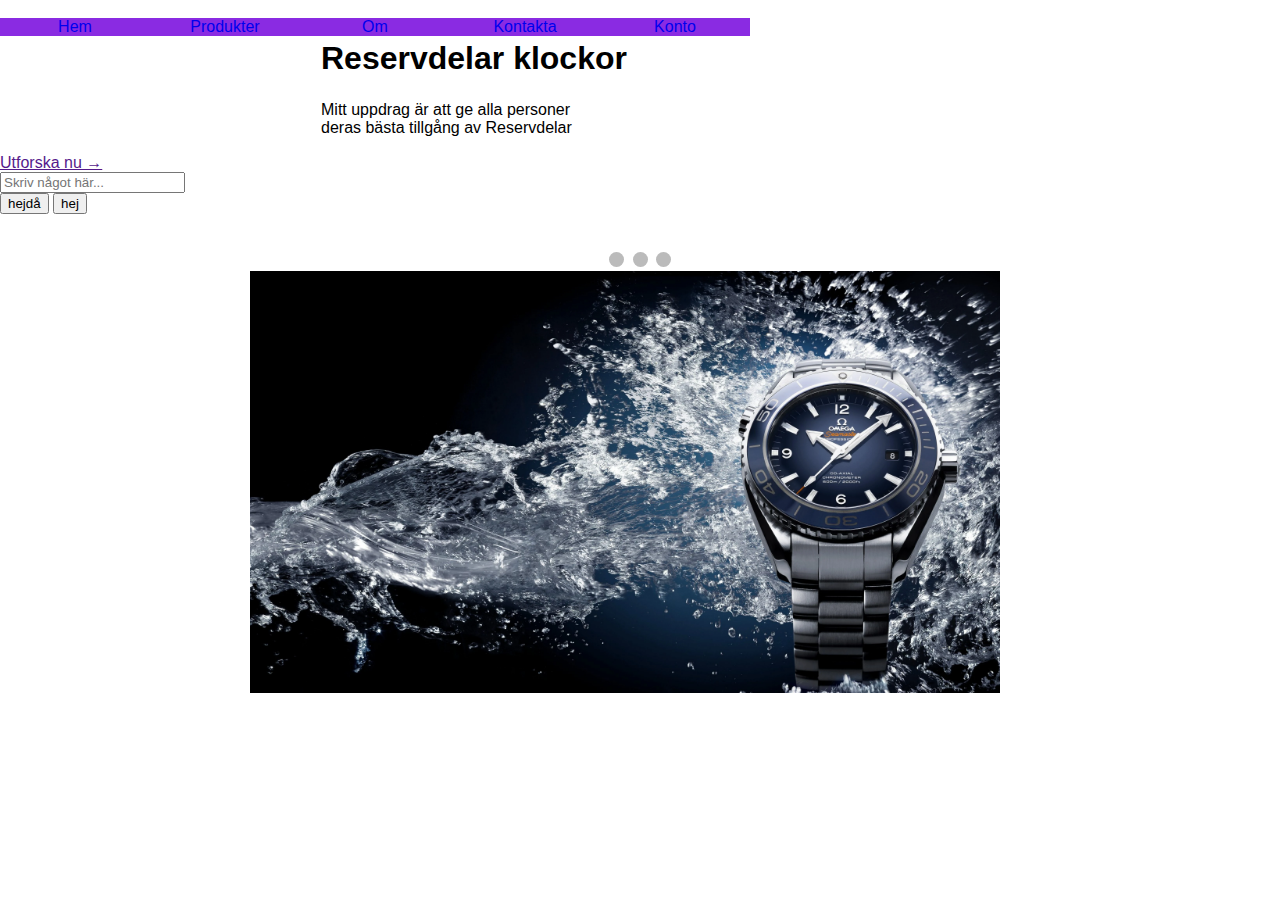
==== index.html @ 959cf0f7 "first commit" ====
<!DOCTYPE html>
<html lang="en">
  <head>
    <meta charset="UTF-8" />
    <title>Slutprojekt</title>
    <link rel="stylesheet" href="style.css" />
  </head>
  <body>
    <div class="header">
      <div class="container">
        <div class="navbar">
          <div class="logo">
            <img src="" width="1000px" />
          </div>
          <nav>
            <ul id="nav">
              <li><a href="index.html">Hem</a></li>
              <li><a href="produkter.html">Produkter</a></li>
              <li><a href="om.html">Om</a></li>
              <li><a href="kontakta.html">Kontakta</a></li>
              <li><a href="konto.html">Konto</a></li>
            </ul>
          </nav>
        </div>
        <div class="content">
          <div class="colum-1">
            <h1>Reservdelar klockor</h1>
            <p>
              Mitt uppdrag är att ge alla personer <br />deras bästa tillgång av
              Reservdelar
            </p>
            <a href="" class="btn">Utforska nu &#8594;</a>
          </div>
          <div class="colum-1"></div>
        </div>
      </div>
    </div>
  </section>
  <form>
    <input
      type="text"
      name=""
      placeholder="Skriv något här..."
      id="txtMessage"
    />
    <br />
    <button type="button" id="btnObject">hejdå</button>
    <button type="button" id="btnHTML">hej</button>
  </form>
  <h2></h2>
  <div id="outputContainer"></div>
  <script src="index.js"></script>



  <div class="slideshow-container">

    <div class="mySlides fade">
      <div class="numbertext">1 / 3</div>
      <img src="invicta-8933.jpg" width="150px">
      <div class="text">Invicta</div>
    </div>
    
    <div class="mySlides fade">
      <div class="numbertext">2 / 3</div>
      <img src="bulova-96A135.jpg" width="150px">
      <div class="text">Bulova</div>
    </div>
    
    <div class="mySlides fade">
      <div class="numbertext">3 / 3</div>
      <img src="festina-F20364-2.jpg" width="150px">
      <div class="text">Festina</div>
    </div>
    
    <a class="prev" onclick="plusSlides(-1)" width=" 250px">❮</a>
    <a class="next" onclick="plusSlides(1)">❯</a>
    
    </div>
    <br>
    
    <div style="text-align:center">
      <span class="dot" onclick="currentSlide(1)"></span>
      <span class="dot" onclick="currentSlide(2)"></span> 
      <span class="dot" onclick="currentSlide(3)"></span> 
    </div>

    <div class="mainbackground">
      <img src="wp2168277.webp" width="750px">


    </div>





  </body>
</html>
---- style.css ----
#nav {
  width: 750px;
  margin: 0 auto;
  list-style: none;
}
#nav li {
  float: left;
}
#nav a {
  display: block;
  text-align: center;
  width: 150px; /* fixed width */
  text-decoration: none;
}

ul {
  margin-left: 0px;
  margin: 0px;
  padding: 0px;
  background-color: blueviolet;
  width: 200px;
  overflow: auto;
  position: fixed;
  text-align: center;
}

li a:hover {
  background-color: black;
}

li a {
  display: block;
  text-align: center;
}

div p {
  margin-left: 25%;
  padding: 1px;
}

div h1 {
  margin-left: 25%;
  padding: 1px;
}

* {
  box-sizing: border-box;
}
body {
  font-family: Verdana, sans-serif;
  margin: 0;
}
.mySlides {
  display: none;
}
img {
  vertical-align: middle;
}

/* Slideshow container */
.slideshow-container {
  max-width: 200px;
  position: relative;
  margin: auto;
}

/* Next & previous buttons */
.prev,
.next {
  cursor: pointer;
  position: absolute;
  top: 50%;
  width: auto;
  padding: 16px;
  margin-top: -22px;
  color: white;
  font-weight: bold;
  font-size: 18px;
  transition: 0.6s ease;
  border-radius: 0 3px 3px 0;
  user-select: none;
}

/* Position the "next button" to the right */
.next {
  right: 0;
  border-radius: 3px 0 0 3px;
}

/* On hover, add a black background color with a little bit see-through */
.prev:hover,
.next:hover {
  background-color: rgba(0, 0, 0, 0.8);
}

/* Caption text */
.text {
  color: rgb(99, 16, 233);
  font-size: 15px;
  padding: 8px 12px;
  position: absolute;
  bottom: 8px;
  width: 50%;
  text-align: center;
}

/* Number text (1/3 etc) */
.numbertext {
  color: black;
  font-size: 12px;
  padding: 8px 12px;
  position: absolute;
  top: 0;
}

/* The dots/bullets/indicators */
.dot {
  cursor: pointer;
  height: 15px;
  width: 15px;
  margin: 0 2px;
  background-color: #bbb;
  border-radius: 50%;
  display: inline-block;
  transition: background-color 0.6s ease;
}

.active,
.dot:hover {
  background-color: #717171;
}

/* Fading animation */
.fade {
  animation-name: fade;
  animation-duration: 1.5s;
}

@keyframes fade {
  from {
    opacity: 0.4;
  }
  to {
    opacity: 1;
  }
}

/* On smaller screens, decrease text size */
@media only screen and (max-width: 300px) {
  .prev,
  .next,
  .text {
    font-size: 11px;
  }
}

.mySlides_fade_text {
  background-color: black;
}

.mainbackground {
  margin-left: 250px;
}
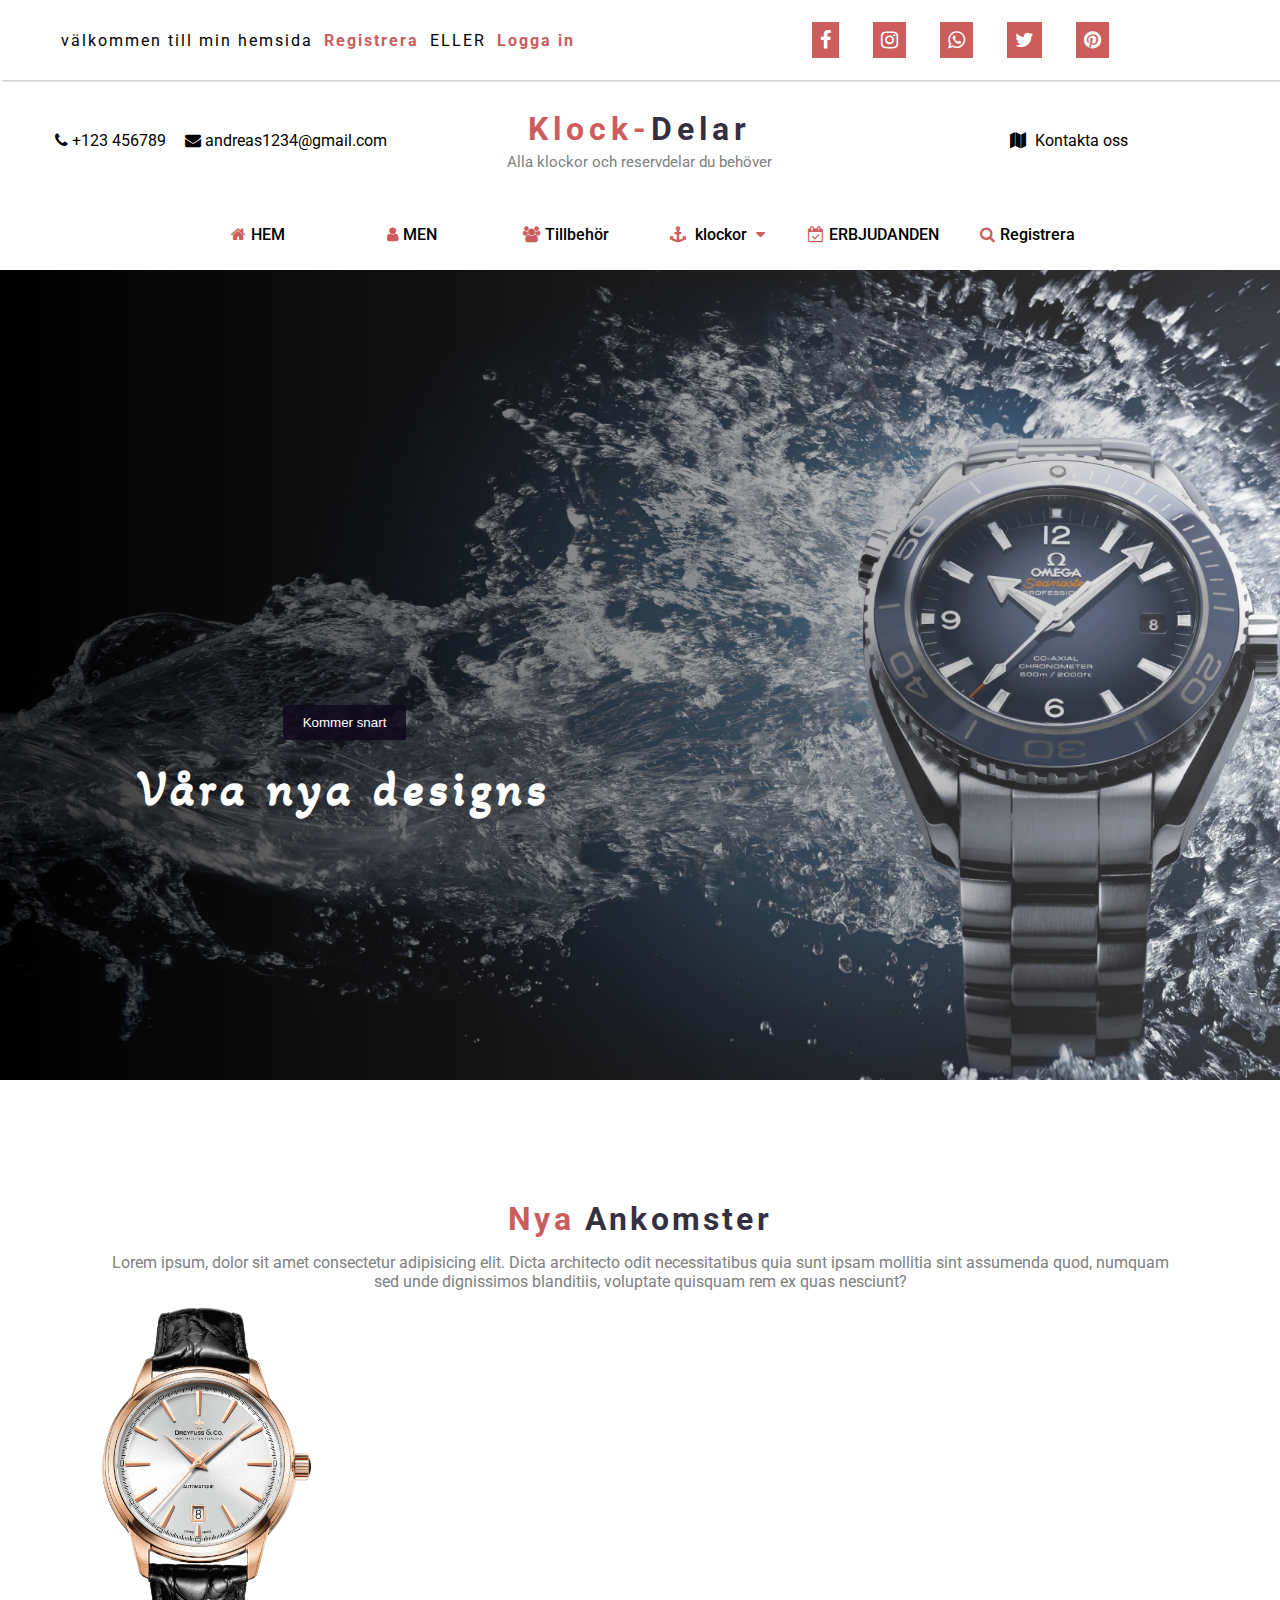
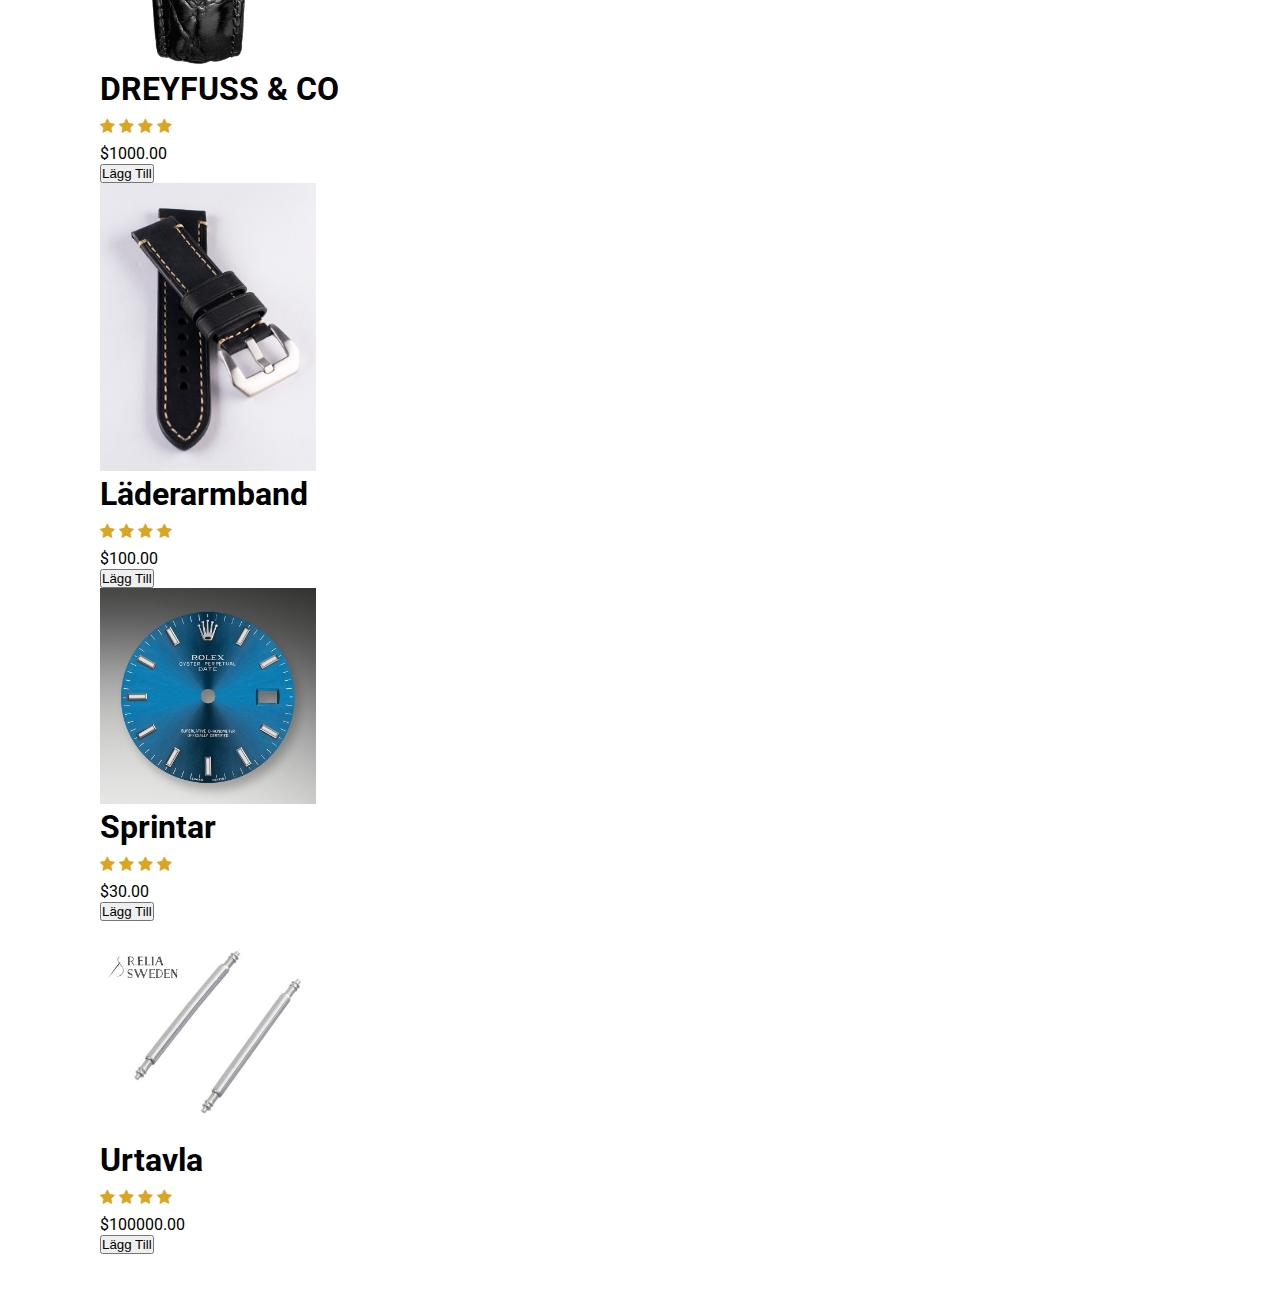
==== commit 0d17f4e4: "Add files via upload" ====
--- a/index.html
+++ b/index.html
@@ -1,99 +1,169 @@
-<!DOCTYPE html>
-<html lang="en">
-  <head>
-    <meta charset="UTF-8" />
-    <title>Slutprojekt</title>
-    <link rel="stylesheet" href="style.css" />
-  </head>
-  <body>
-    <div class="header">
-      <div class="container">
-        <div class="navbar">
-          <div class="logo">
-            <img src="" width="1000px" />
-          </div>
-          <nav>
-            <ul id="nav">
-              <li><a href="index.html">Hem</a></li>
-              <li><a href="produkter.html">Produkter</a></li>
-              <li><a href="om.html">Om</a></li>
-              <li><a href="kontakta.html">Kontakta</a></li>
-              <li><a href="konto.html">Konto</a></li>
-            </ul>
-          </nav>
-        </div>
-        <div class="content">
-          <div class="colum-1">
-            <h1>Reservdelar klockor</h1>
-            <p>
-              Mitt uppdrag är att ge alla personer <br />deras bästa tillgång av
-              Reservdelar
-            </p>
-            <a href="" class="btn">Utforska nu &#8594;</a>
-          </div>
-          <div class="colum-1"></div>
-        </div>
-      </div>
-    </div>
-  </section>
-  <form>
-    <input
-      type="text"
-      name=""
-      placeholder="Skriv något här..."
-      id="txtMessage"
-    />
-    <br />
-    <button type="button" id="btnObject">hejdå</button>
-    <button type="button" id="btnHTML">hej</button>
-  </form>
-  <h2></h2>
-  <div id="outputContainer"></div>
-  <script src="index.js"></script>
-
-
-
-  <div class="slideshow-container">
-
-    <div class="mySlides fade">
-      <div class="numbertext">1 / 3</div>
-      <img src="invicta-8933.jpg" width="150px">
-      <div class="text">Invicta</div>
-    </div>
-    
-    <div class="mySlides fade">
-      <div class="numbertext">2 / 3</div>
-      <img src="bulova-96A135.jpg" width="150px">
-      <div class="text">Bulova</div>
-    </div>
-    
-    <div class="mySlides fade">
-      <div class="numbertext">3 / 3</div>
-      <img src="festina-F20364-2.jpg" width="150px">
-      <div class="text">Festina</div>
-    </div>
-    
-    <a class="prev" onclick="plusSlides(-1)" width=" 250px">❮</a>
-    <a class="next" onclick="plusSlides(1)">❯</a>
-    
-    </div>
-    <br>
-    
-    <div style="text-align:center">
-      <span class="dot" onclick="currentSlide(1)"></span>
-      <span class="dot" onclick="currentSlide(2)"></span> 
-      <span class="dot" onclick="currentSlide(3)"></span> 
-    </div>
-
-    <div class="mainbackground">
-      <img src="wp2168277.webp" width="750px">
-
-
-    </div>
-
-
-
-
-
-  </body>
-</html>
+<!DOCTYPE html>
+<html lang="en">
+  <head>
+    <meta charset="UTF-8" />
+    <meta http-equiv="X-UA-Compatible" content="IE=edge" />
+    <meta name="viewport" content="width=device-width, initial-scale=1.0" />
+    <title>Document</title>
+    <link rel="stylesheet" href="style.css" />
+    <link
+      rel="stylesheet"
+      href="https://cdnjs.cloudflare.com/ajax/libs/font-awesome/4.7.0/css/font-awesome.min.css"
+    />
+    <link rel="preconnect" href="https://fonts.googleapis.com" />
+    <link rel="preconnect" href="https://fonts.gstatic.com" crossorigin />
+    <link
+      href="https://fonts.googleapis.com/css2?family=Montserrat:wght@500&family=Roboto:wght@300&display=swap"
+      rel="stylesheet"
+    />
+    <link rel="preconnect" href="https://fonts.googleapis.com" />
+    <link rel="preconnect" href="https://fonts.gstatic.com" crossorigin />
+    <link
+      href="https://fonts.googleapis.com/css2?family=Akaya+Kanadaka&family=Montserrat:wght@500&display=swap"
+      rel="stylesheet"
+    />
+  </head>
+  <body>
+    <header>
+      <nav class="nav1">
+        <div class="left">
+          <span>välkommen till min hemsida</span>
+          <a href="#">Registrera</a> ELLER
+          <a href="#">Logga in</a>
+        </div>
+        <div class="right">
+          <i class="fa fa-facebook"></i>
+          <i class="fa fa-instagram"></i>
+          <i class="fa fa-whatsapp"></i>
+          <i class="fa fa-twitter"></i>
+          <i class="fa fa-pinterest"></i>
+        </div>
+      </nav>
+      <!-----nav1 slut-------->
+
+      <!-------nav2 start----------->
+      <nav class="nav2">
+        <div class="nav2-left">
+          <i class="fa fa-phone"></i> +123 456789
+          <i class="fa fa-envelope"></i> andreas1234@gmail.com
+        </div>
+        <div class="nav2-center">
+          <h1>Klock-<span>Delar</span></h1>
+          <p>Alla klockor och reservdelar du behöver</p>
+        </div>
+        <div class="nav2-right">
+          <i class="fa fa-map"></i> Kontakta oss</div>
+      </nav>
+
+      <!----------nav2 slut----------->
+      <!-----------nav3 start--------------->
+      <nav class="nav3">
+        <ul>
+          <li><a href="#"><i class="fa fa-home"></i>HEM</a></li>
+          <li><a href="#"><i class="fa fa-user"></i>MEN</a></li>
+          <li><a href="#"><i class="fa fa-users"></i>Tillbehör</a></li>
+          <li><a href="#"><i class="fa fa-anchor"></i>
+          klockor <i class="fa fa-caret-down"></a></i>
+            <ul>
+              <li>
+                <a href="#"><i class="fa fa-clipboard">SPRINTAR</i></a>
+                <a href="#"><i class="fa fa-circle-o">URTAVLA</i></a>
+                <a href="#"><i class="fa fa-gavel">ARMBAND</i></a>
+              </li>
+            </ul>
+        </li>
+          <li><a href="#"><i class="fa fa-calendar-check-o"></i>ERBJUDANDEN</a></li>
+          <li><a href="registrera.html"><i class="fa fa-search"></i>Registrera</a></li>
+
+        </ul>
+
+      </nav>
+      <!-----------nav3 slut-------->
+
+
+
+      <!---------featured start----------->
+          <section class="featured">
+            <div class="featured-text">
+              <button>Kommer snart</button>
+              <h2>Våra nya designs</h2>
+              
+            </div>
+            </div>
+          </section>
+                <!---------featured slut----------->
+
+    </header>
+    <!----------senaste start------------->
+
+    <section class="latest">
+      <div class="product-intro">
+        <h1>Nya <span>Ankomster</span></h1>
+        <p>Lorem ipsum, dolor sit amet consectetur adipisicing elit. Dicta architecto odit necessitatibus quia sunt ipsam mollitia sint assumenda quod, numquam sed unde dignissimos blanditiis, voluptate quisquam rem ex quas nesciunt?</p> 
+        
+
+      </div>
+      <div class="card-containter">
+      <div class="card">
+        <div>
+          <img src="new3.png" alt="">
+        </div>
+        <h1>DREYFUSS & CO</h1>
+        <span>
+          <i class=" fa fa-star"></i>
+          <i class=" fa fa-star"></i>
+          <i class=" fa fa-star"></i>
+          <i class=" fa fa-star"></i>
+        </span>
+        <p>$1000.00</p>
+        <button>Lägg Till</button>
+      </div>
+      <div class="card">
+        <div>
+          <img src="5e4a7718727fa.jpeg" alt="">
+        </div>
+        <h1>Läderarmband</h1>
+        <span>
+          <i class=" fa fa-star"></i>
+          <i class=" fa fa-star"></i>
+          <i class=" fa fa-star"></i>
+          <i class=" fa fa-star"></i>
+        </span>
+        <p>$100.00</p>
+        <button>Lägg Till</button>
+      </div>
+      <div class="card">
+        <div>
+          <img src="blue_dial-oystersteel-40575_g_34.jpg" alt="">
+        </div>
+        <h1>Sprintar</h1>
+        <span>
+          <i class=" fa fa-star"></i>
+          <i class=" fa fa-star"></i>
+          <i class=" fa fa-star"></i>
+          <i class=" fa fa-star"></i>
+        </span>
+        <p>$30.00</p>
+        <button>Lägg Till</button>
+      </div>
+      <div class="card">
+        <div>
+          <img src="Pin-to-bracelet-SPREAD-BARS.jpeg" alt="">
+        </div>
+        <h1>Urtavla</h1>
+        <span>
+          <i class=" fa fa-star"></i>
+          <i class=" fa fa-star"></i>
+          <i class=" fa fa-star"></i>
+          <i class=" fa fa-star"></i>
+        </span>
+        <p>$100000.00</p>
+        <button>Lägg Till</button>
+      </div>
+    </div>
+    </section>
+    <!----------senaste slut------------->
+
+
+  </body>
+</html>
--- a/style.css
+++ b/style.css
@@ -1,163 +1,206 @@
-#nav {
-  width: 750px;
-  margin: 0 auto;
-  list-style: none;
-}
-#nav li {
-  float: left;
-}
-#nav a {
-  display: block;
-  text-align: center;
-  width: 150px; /* fixed width */
-  text-decoration: none;
-}
-
-ul {
-  margin-left: 0px;
-  margin: 0px;
-  padding: 0px;
-  background-color: blueviolet;
-  width: 200px;
-  overflow: auto;
-  position: fixed;
-  text-align: center;
-}
-
-li a:hover {
-  background-color: black;
-}
-
-li a {
-  display: block;
-  text-align: center;
-}
-
-div p {
-  margin-left: 25%;
-  padding: 1px;
-}
-
-div h1 {
-  margin-left: 25%;
-  padding: 1px;
-}
-
-* {
-  box-sizing: border-box;
-}
-body {
-  font-family: Verdana, sans-serif;
-  margin: 0;
-}
-.mySlides {
-  display: none;
-}
-img {
-  vertical-align: middle;
-}
-
-/* Slideshow container */
-.slideshow-container {
-  max-width: 200px;
-  position: relative;
-  margin: auto;
-}
-
-/* Next & previous buttons */
-.prev,
-.next {
-  cursor: pointer;
-  position: absolute;
-  top: 50%;
-  width: auto;
-  padding: 16px;
-  margin-top: -22px;
-  color: white;
-  font-weight: bold;
-  font-size: 18px;
-  transition: 0.6s ease;
-  border-radius: 0 3px 3px 0;
-  user-select: none;
-}
-
-/* Position the "next button" to the right */
-.next {
-  right: 0;
-  border-radius: 3px 0 0 3px;
-}
-
-/* On hover, add a black background color with a little bit see-through */
-.prev:hover,
-.next:hover {
-  background-color: rgba(0, 0, 0, 0.8);
-}
-
-/* Caption text */
-.text {
-  color: rgb(99, 16, 233);
-  font-size: 15px;
-  padding: 8px 12px;
-  position: absolute;
-  bottom: 8px;
-  width: 50%;
-  text-align: center;
-}
-
-/* Number text (1/3 etc) */
-.numbertext {
-  color: black;
-  font-size: 12px;
-  padding: 8px 12px;
-  position: absolute;
-  top: 0;
-}
-
-/* The dots/bullets/indicators */
-.dot {
-  cursor: pointer;
-  height: 15px;
-  width: 15px;
-  margin: 0 2px;
-  background-color: #bbb;
-  border-radius: 50%;
-  display: inline-block;
-  transition: background-color 0.6s ease;
-}
-
-.active,
-.dot:hover {
-  background-color: #717171;
-}
-
-/* Fading animation */
-.fade {
-  animation-name: fade;
-  animation-duration: 1.5s;
-}
-
-@keyframes fade {
-  from {
-    opacity: 0.4;
-  }
-  to {
-    opacity: 1;
-  }
-}
-
-/* On smaller screens, decrease text size */
-@media only screen and (max-width: 300px) {
-  .prev,
-  .next,
-  .text {
-    font-size: 11px;
-  }
-}
-
-.mySlides_fade_text {
-  background-color: black;
-}
-
-.mainbackground {
-  margin-left: 250px;
-}
+* {
+  padding: 0;
+  margin: 0;
+  box-sizing: border-box;
+}
+body {
+  scroll-behavior: smooth;
+  font-family: "Roboto", sans-serif;
+}
+:root {
+  --primary: indianred;
+  --secondary: rgb(15, 10, 29, 0.849);
+  --light: #2f3640;
+}
+header {
+  width: 100%;
+  height: 100vh;
+}
+.nav1 {
+  width: 100%;
+  height: 80px;
+  display: flex;
+  justify-content: space-around;
+  align-items: center;
+  flex-wrap: wrap;
+  box-shadow: 2px 0px 3px grey;
+  text-align: center;
+}
+.nav1 .left {
+  flex-basis: 50%;
+  letter-spacing: 2px;
+}
+.nav1 .left a {
+  text-decoration: none;
+  color: var(--primary);
+  font-weight: bold;
+  margin: 0px 5px;
+}
+.right {
+  flex-basis: 50%;
+}
+.right i {
+  font-size: 20px;
+  margin: 0px 15px;
+  background-color: var(--primary);
+  color: white;
+  padding: 8px;
+  cursor: pointer;
+  transition: 0.4s ease-in-out;
+}
+.nav1 .right i:hover {
+  transform: rotate(360deg);
+}
+.nav2 {
+  width: 100%;
+  height: 120px;
+  display: flex;
+  justify-content: space-between;
+  align-items: center;
+  flex-wrap: wrap;
+  text-align: center;
+}
+.nav2 .nav2-left,
+.nav2 .nav2-center,
+.nav2 .nav2-right {
+  flex-basis: 30%;
+  margin: auto;
+  cursor: pointer;
+}
+.nav2 .nav2-left i {
+  margin-left: 15px;
+}
+.nav2 .nav2-center h1 {
+  color: var(--primary);
+  font-size: 2rem;
+  letter-spacing: 5px;
+  font-weight: bold;
+}
+.nav2 .nav2-center h1 span {
+  color: var(--secondary);
+}
+.nav2 .nav2-center p {
+  color: gray;
+  font-size: 15px;
+  margin-top: 5px;
+}
+.nav2 .nav2-right i {
+  margin: 0px 5px;
+}
+.nav3 {
+  width: 100%;
+  height: 70px;
+  line-height: 70px;
+}
+.nav3 ul {
+  list-style: none;
+  text-align: center;
+}
+.nav3 ul li {
+  display: inline-block;
+  width: 150px;
+  position: relative;
+  z-index: 99;
+}
+.nav3 ul li a {
+  text-decoration: none;
+  color: black;
+  font-weight: 500;
+  display: block;
+}
+.nav3 ul li a:hover {
+  color: var(--primary);
+}
+.nav3 ul li i {
+  color: var(--primary);
+  margin: 0px 5px;
+}
+.nav3 ul ul {
+  position: absolute;
+  top: 70px;
+  left: 0;
+  display: none;
+}
+.nav3 ul ul li {
+  background-color: white;
+  border-bottom: 1px solid var(--primary);
+}
+.nav3 ul li:hover > ul {
+  display: block;
+}
+.featured {
+  width: 100%;
+  height: 90vh;
+  background: linear-gradient(
+      to right,
+      rgba(0, 0, 0, 0.8),
+      50%,
+      rgba(255, 255, 255, 0.2)
+    ),
+    url("watches-background-129414-377869-3205655.png");
+  background-size: cover;
+  background-position: top;
+  position: relative;
+}
+.featured-text {
+  max-width: 500px;
+  position: absolute;
+  top: 50%;
+  left: 10%;
+  color: white;
+  text-align: center;
+  padding: 10px;
+  font-size: 2rem;
+  letter-spacing: 5px;
+  font-family: "Akaya Kanadaka", cursive;
+}
+.featured-text button {
+  padding: 10px 20px;
+  border: none;
+  outline: none;
+  background-color: var(--secondary);
+  margin: 20px 0px;
+  color: white;
+}
+.latest {
+  padding: 50px 100px;
+}
+.product-intro {
+  text-align: center;
+}
+.product-intro h1 {
+  color: var(--primary);
+  letter-spacing: 0.2rem;
+  font-size: 2rem;
+  font-weight: bolder;
+  margin-top: 250px;
+}
+.product-intro h1 span {
+  color: var(--secondary);
+}
+.product-intro p {
+  color: grey;
+  margin: 15px 0;
+}
+.card-container {
+  width: 20%;
+  display: flex;
+  justify-content: space-between;
+  align-items: center;
+  cursor: pointer;
+  margin: 4rem 0;
+  flex-direction: row;
+}
+.card-container .card {
+  flex-basis: 20%;
+  padding: 0.8rem;
+  position: relative;
+}
+.card img {
+  width: 20%;
+  flex-direction: row;
+}
+.card i {
+  color: goldenrod;
+  margin: 10px 0;
+}
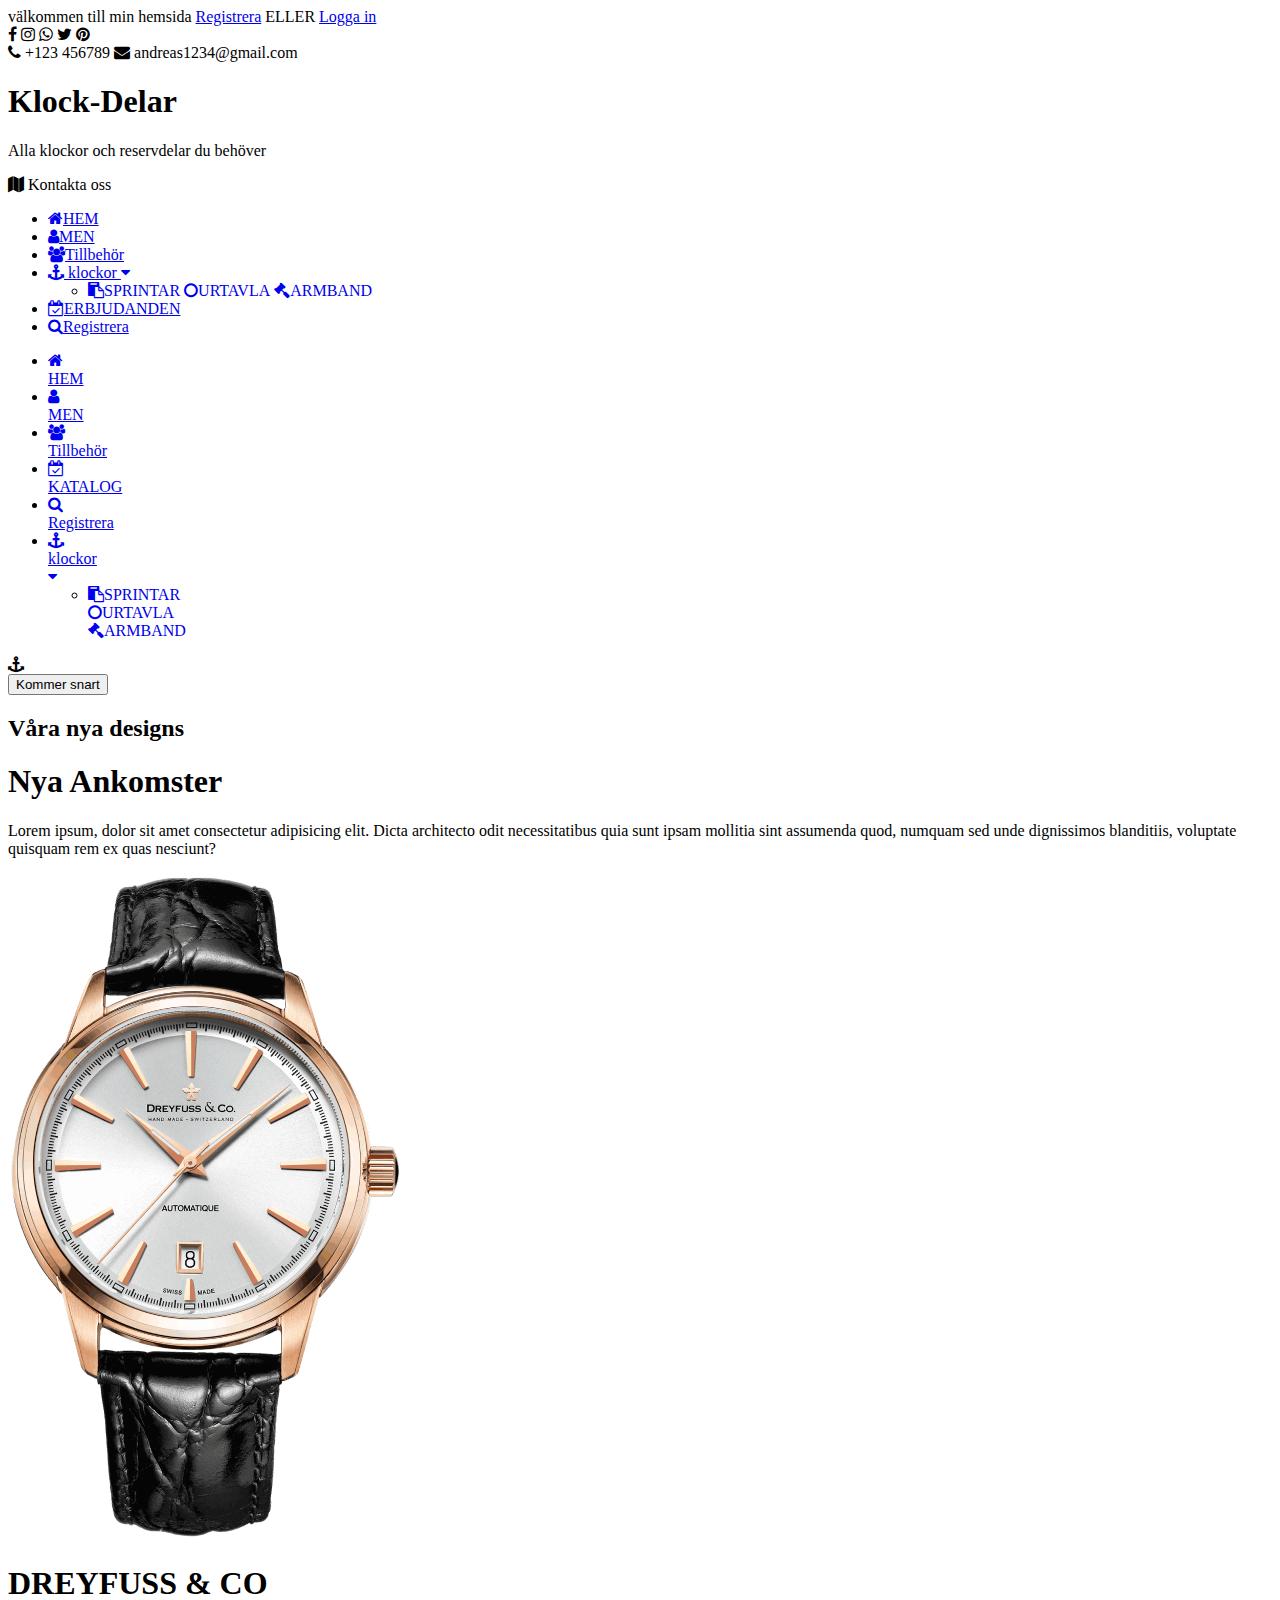
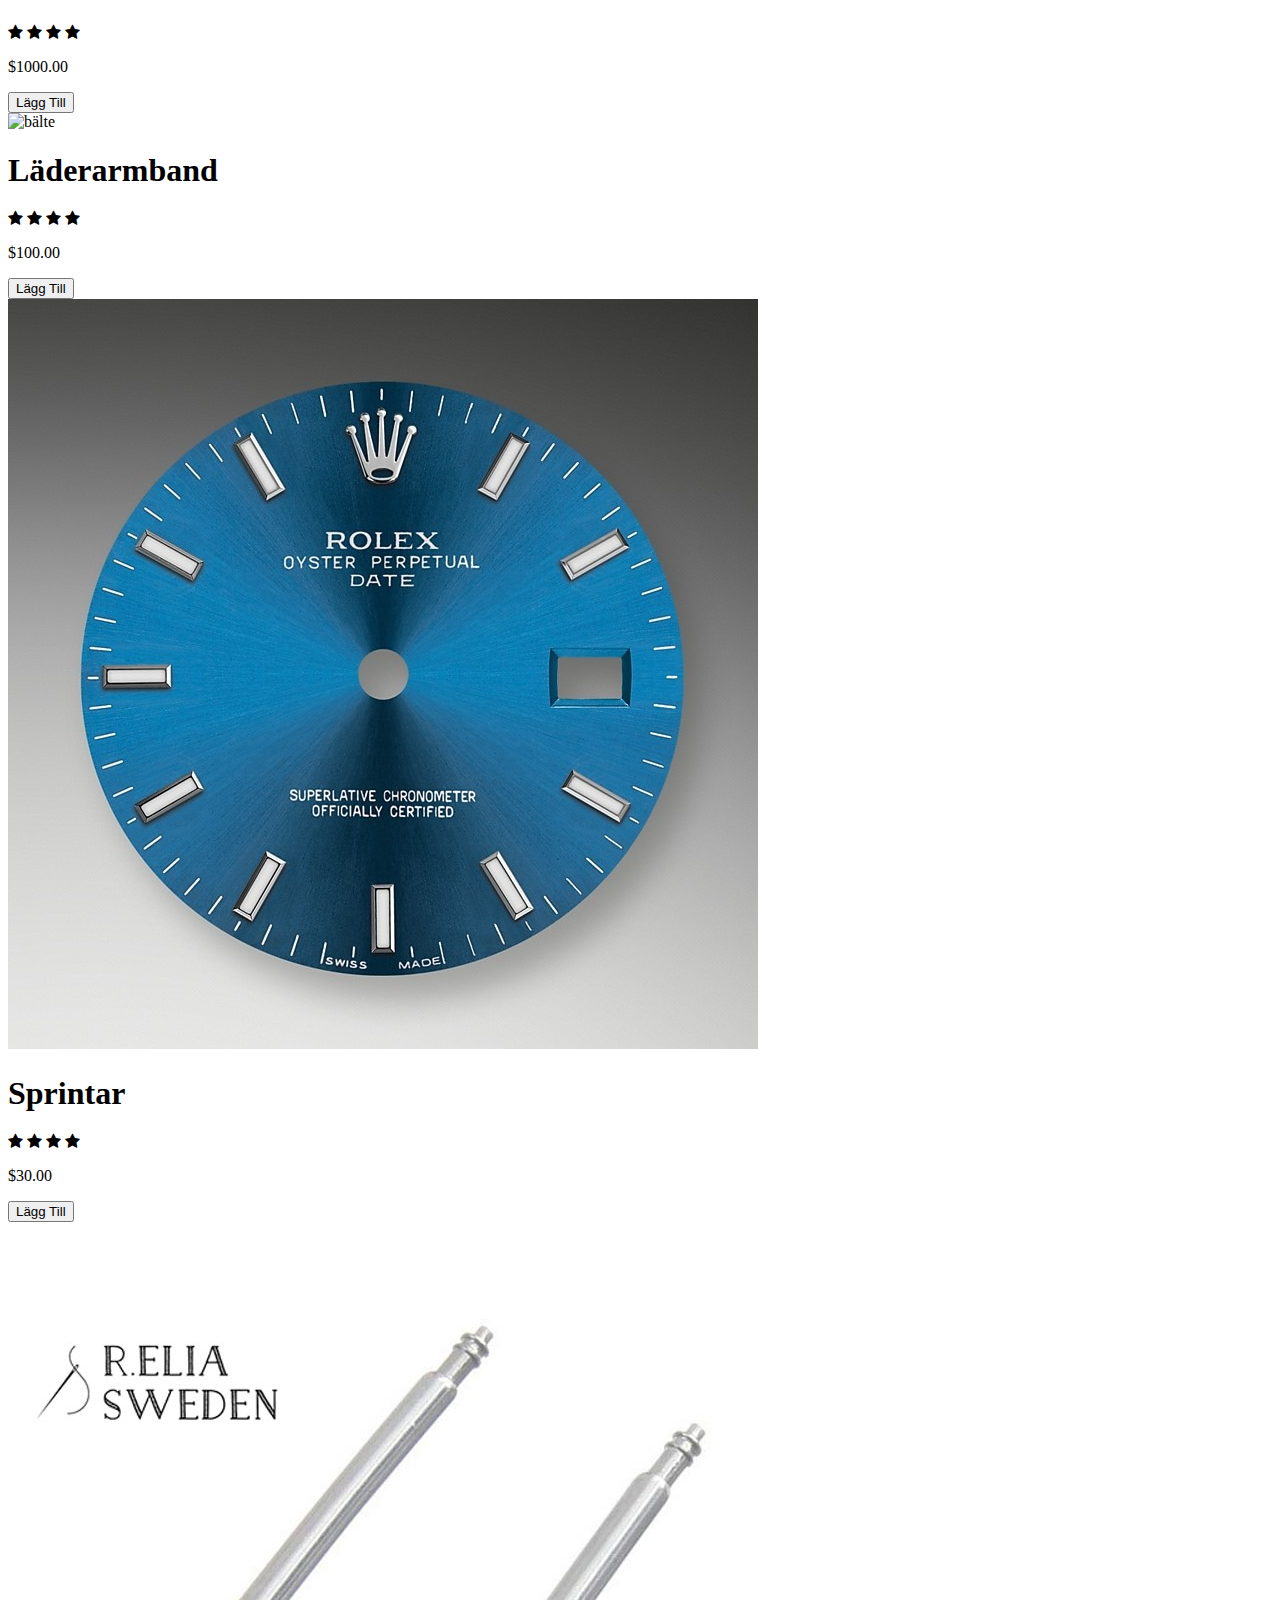
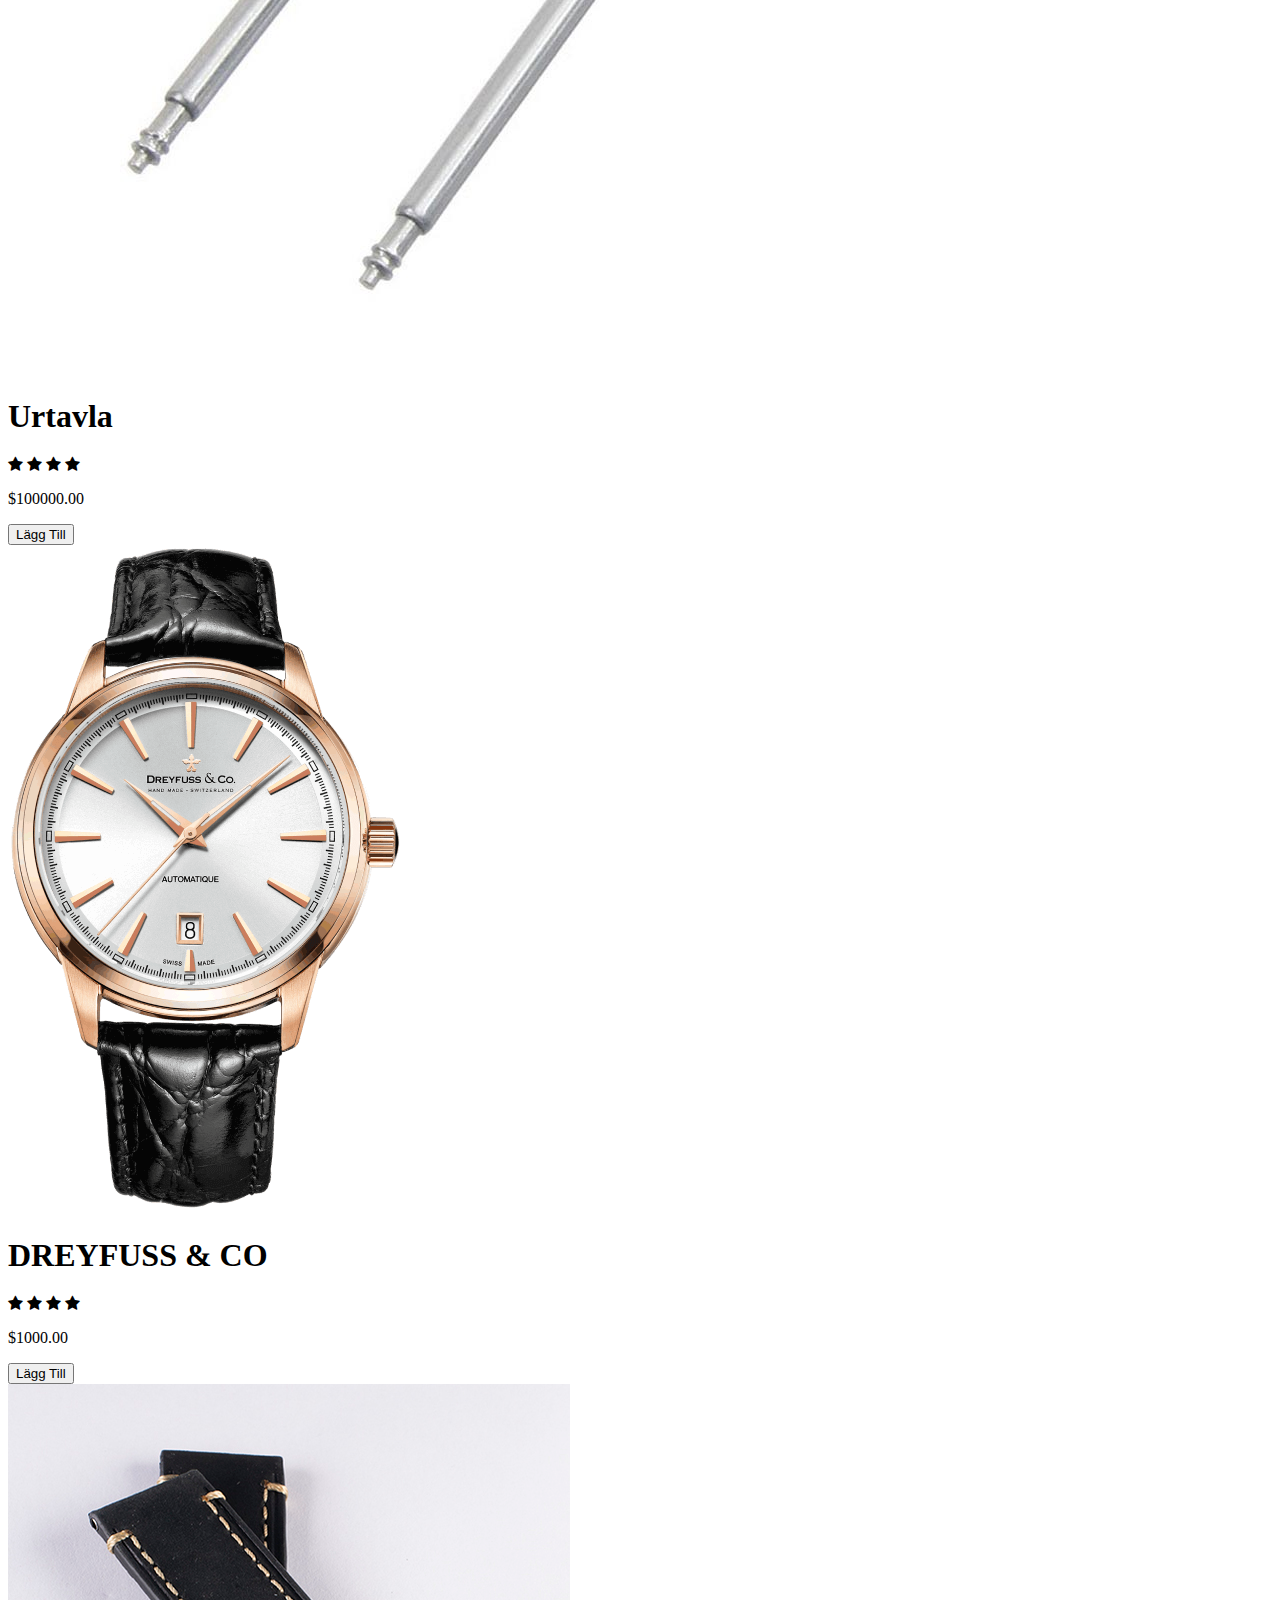
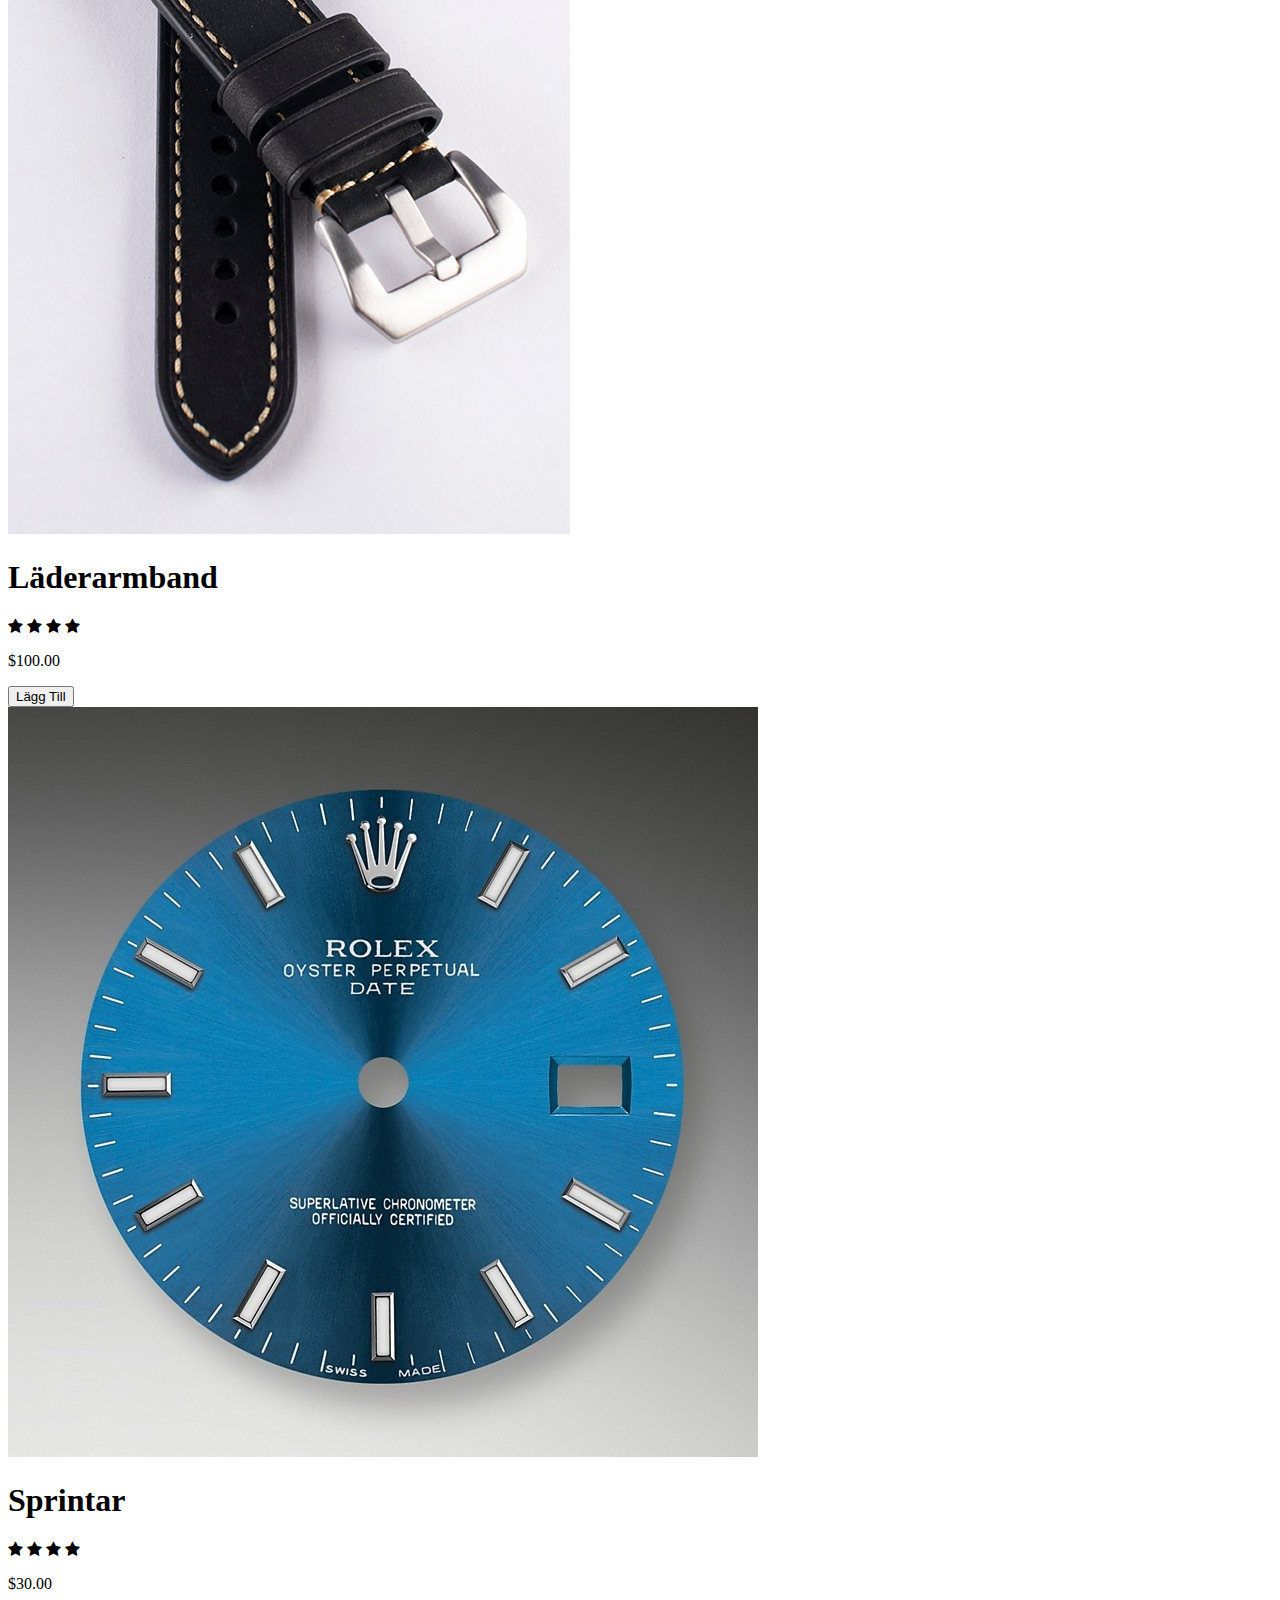
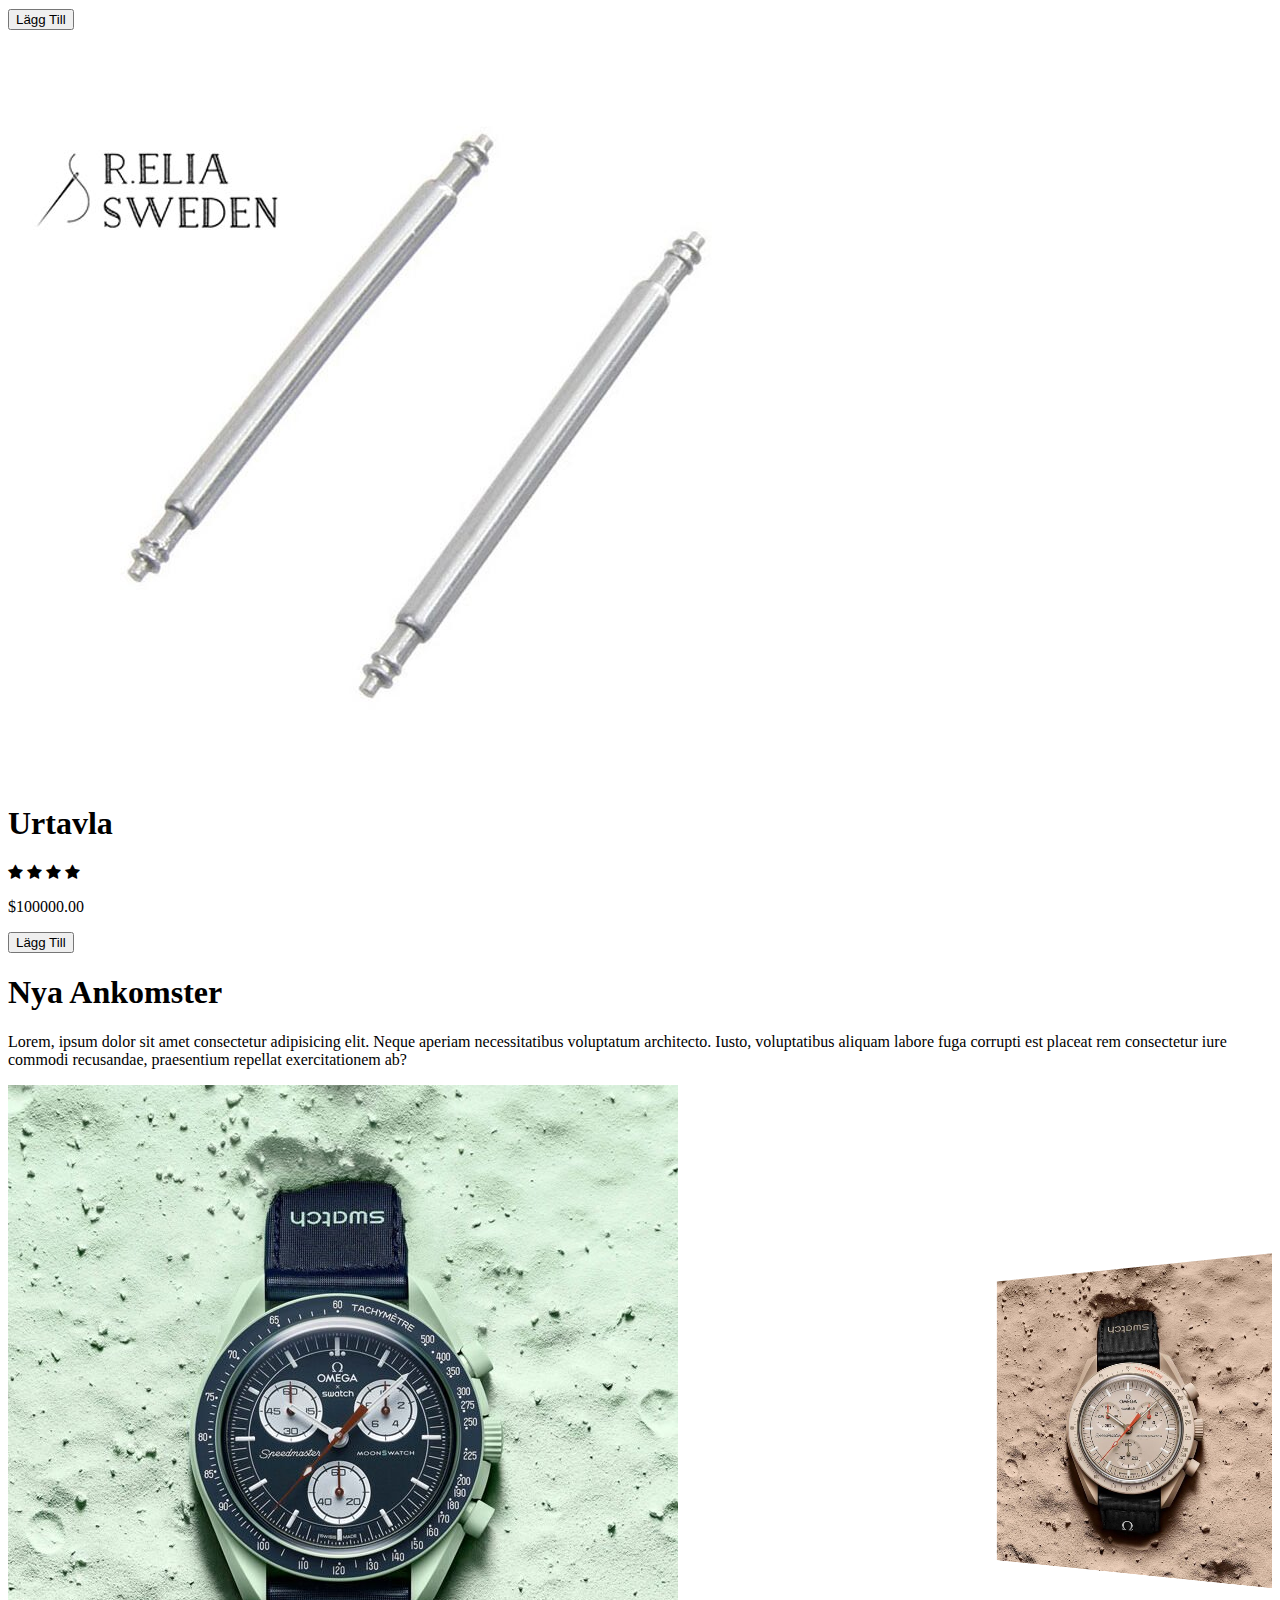
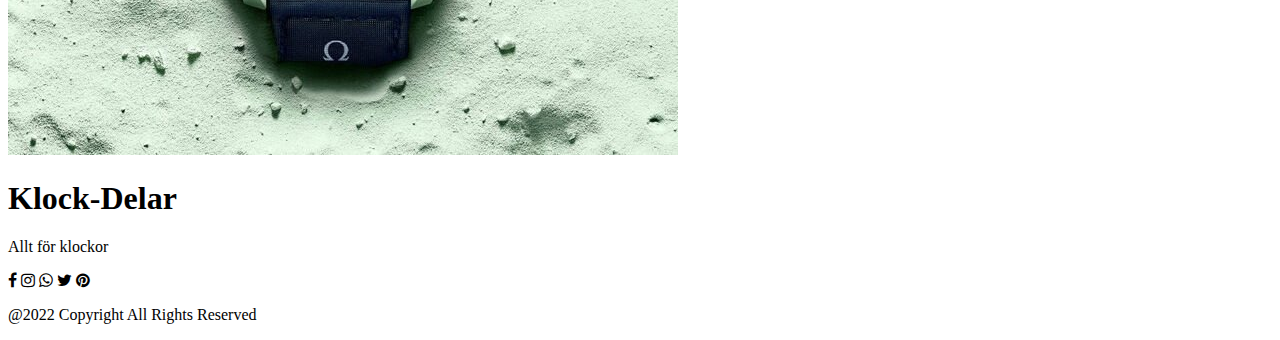
==== commit 1ef676b1: "Add files via upload" ====
--- a/index.html
+++ b/index.html
@@ -5,7 +5,7 @@
     <meta http-equiv="X-UA-Compatible" content="IE=edge" />
     <meta name="viewport" content="width=device-width, initial-scale=1.0" />
     <title>Document</title>
-    <link rel="stylesheet" href="style.css" />
+    <link rel="stylesheet" href="../style/style.css" />
     <link
       rel="stylesheet"
       href="https://cdnjs.cloudflare.com/ajax/libs/font-awesome/4.7.0/css/font-awesome.min.css"
@@ -22,6 +22,10 @@
       href="https://fonts.googleapis.com/css2?family=Akaya+Kanadaka&family=Montserrat:wght@500&display=swap"
       rel="stylesheet"
     />
+    <link
+  rel="stylesheet"
+  href="https://unpkg.com/swiper@8/swiper-bundle.min.css"
+/>
   </head>
   <body>
     <header>
@@ -59,10 +63,10 @@
       <!-----------nav3 start--------------->
       <nav class="nav3">
         <ul>
-          <li><a href="#"><i class="fa fa-home"></i>HEM</a></li>
+          <li><a href="index.html"><i class="fa fa-home"></i>HEM</a></li>
           <li><a href="#"><i class="fa fa-user"></i>MEN</a></li>
           <li><a href="#"><i class="fa fa-users"></i>Tillbehör</a></li>
-          <li><a href="#"><i class="fa fa-anchor"></i>
+          <li><a href="klockor.html"><i class="fa fa-anchor"></i>
           klockor <i class="fa fa-caret-down"></a></i>
             <ul>
               <li>
@@ -80,8 +84,30 @@
       </nav>
       <!-----------nav3 slut-------->
 
-
-
+        <section id="sidenav">
+          <ul>
+            <li><a href="index.html"><i class="fa fa-home"></i>HEM</a></li>
+            <li><a href="#"><i class="fa fa-user"></i>MEN</a></li>
+            <li><a href="#"><i class="fa fa-users"></i>Tillbehör</a></li>
+          
+            <li><a href="erbjudanden.html"><i class="fa fa-calendar-check-o"></i>KATALOG</a></li>
+            <li><a href="registrera.html"><i class="fa fa-search"></i>Registrera</a></li>
+            <li><a href="klockor.html"><i class="fa fa-anchor"></i>
+              klockor <i class="fa fa-caret-down"></a></i>
+                <ul>
+                  <li>
+                    <a href="#"><i class="fa fa-clipboard">SPRINTAR</i></a>
+                    <a href="#"><i class="fa fa-circle-o">URTAVLA</i></a>
+                    <a href="#"><i class="fa fa-gavel">ARMBAND</i></a>
+                  </li>
+                </ul>
+            </li>
+
+
+
+          </ul>
+        </section>
+        <i class="fa fa-anchor" id="menubar"></i>
       <!---------featured start----------->
           <section class="featured">
             <div class="featured-text">
@@ -120,6 +146,64 @@
       </div>
       <div class="card">
         <div>
+          <img src="/img/5e4a7718727fa.jpeg" alt="bälte">
+        </div>
+        <h1>Läderarmband</h1>
+        <span>
+          <i class=" fa fa-star"></i>
+          <i class=" fa fa-star"></i>
+          <i class=" fa fa-star"></i>
+          <i class=" fa fa-star"></i>
+        </span>
+        <p>$100.00</p>
+        <button>Lägg Till</button>
+      </div>
+      <div class="card">
+        <div>
+          <img src="blue_dial-oystersteel-40575_g_34.jpg" alt="">
+        </div>
+        <h1>Sprintar</h1>
+        <span>
+          <i class=" fa fa-star"></i>
+          <i class=" fa fa-star"></i>
+          <i class=" fa fa-star"></i>
+          <i class=" fa fa-star"></i>
+        </span>
+        <p>$30.00</p>
+        <button>Lägg Till</button>
+      </div>
+      <div class="card">
+        <div>
+          <img src="Pin-to-bracelet-SPREAD-BARS.jpeg" alt="">
+        </div>
+        <h1>Urtavla</h1>
+        <span>
+          <i class=" fa fa-star"></i>
+          <i class=" fa fa-star"></i>
+          <i class=" fa fa-star"></i>
+          <i class=" fa fa-star"></i>
+        </span>
+        <p>$100000.00</p>
+        <button>Lägg Till</button>
+      </div>
+    </div>
+    <div class="card-containter">
+      <div class="card">
+        <div>
+          <img src="new3.png" alt="">
+        </div>
+        <h1>DREYFUSS & CO</h1>
+        <span>
+          <i class=" fa fa-star"></i>
+          <i class=" fa fa-star"></i>
+          <i class=" fa fa-star"></i>
+          <i class=" fa fa-star"></i>
+        </span>
+        <p>$1000.00</p>
+        <button>Lägg Till</button>
+      </div>
+      <div class="card">
+        <div>
           <img src="5e4a7718727fa.jpeg" alt="">
         </div>
         <h1>Läderarmband</h1>
@@ -165,5 +249,96 @@
     <!----------senaste slut------------->
 
 
+    <section class="trends">
+      <div class="product-intro">
+        <h1>Nya <span>Ankomster</span></h1>
+        <p>Lorem, ipsum dolor sit amet consectetur adipisicing elit. Neque aperiam necessitatibus voluptatum architecto. Iusto, voluptatibus aliquam labore fuga corrupti est placeat rem consectetur iure commodi recusandae, praesentium repellat exercitationem ab?</p>
+      </div>
+
+      <div class="swiper mySwiper">
+        <div class="swiper-wrapper">
+          <div class="swiper-slide">
+            <img src="single_card_variation_2_Earth_670x670.jpg" alt="">
+          </div>
+          <div class="swiper-slide">
+            <img src="single_card_variation_2_Jupiter_670x670.jpg" alt="">
+          </div>
+          <div class="swiper-slide">
+            <img src="single_card_variation_2_Mercury_670x670.jpg" alt="">
+          </div>
+          <div class="swiper-slide">
+            <img src="single_card_variation_2_Pluto_670x670.jpg" alt="">
+          </div>
+
+
+          <div class="swiper-pagination"></div>
+        </div>
+
+
+    </section>
+   
+    
+    <footer>
+      <div>
+        <h1>Klock-<span>Delar</span></h1>
+        <p>Allt för klockor</p>
+
+      </div>
+      <div>
+        <i class="fa fa-facebook"></i>
+        <i class="fa fa-instagram"></i>
+        <i class="fa fa-whatsapp"></i>
+        <i class="fa fa-twitter"></i>
+        <i class="fa fa-pinterest"></i>
+        
+      </div>
+      <div>
+        <p>
+          @2022 Copyright All Rights Reserved 
+        </p>
+      </div>
+    </footer>
+   
+   
+   
+   
+    <script src="https://unpkg.com/swiper@8/swiper-bundle.min.js"></script>
+    <script>
+      var swiper = new Swiper(".mySwiper", {
+        effect: "coverflow",
+        grabCursor: true,
+        centeredSlides: true,
+        slidesPerView: "auto",
+        coverflowEffect: {
+          rotate: 50,
+          stretch: 0,
+          depth: 1200,
+          modifier: 1,
+          slideShadows: false,
+        },
+        loop:true,
+        autoplay:{
+          delay:2500,
+          disableOnInteraction: false,
+        },
+        pagination: {
+          el: ".swiper-pagination",
+        },
+      });
+    </script>
+
+    <script>
+      var sidenav= document.getElementById('sidenav');
+      var menubar= document.getElementById('menubar');
+      sidenav.style.width="0px"
+      menubar.onclick=function(){
+        if( sidenav.style.width=="0px"){
+          sidenav.style.width="250px";
+        }
+        else{
+          sidenav.style.width="0px";
+        }
+      }
+    </script>
   </body>
 </html>
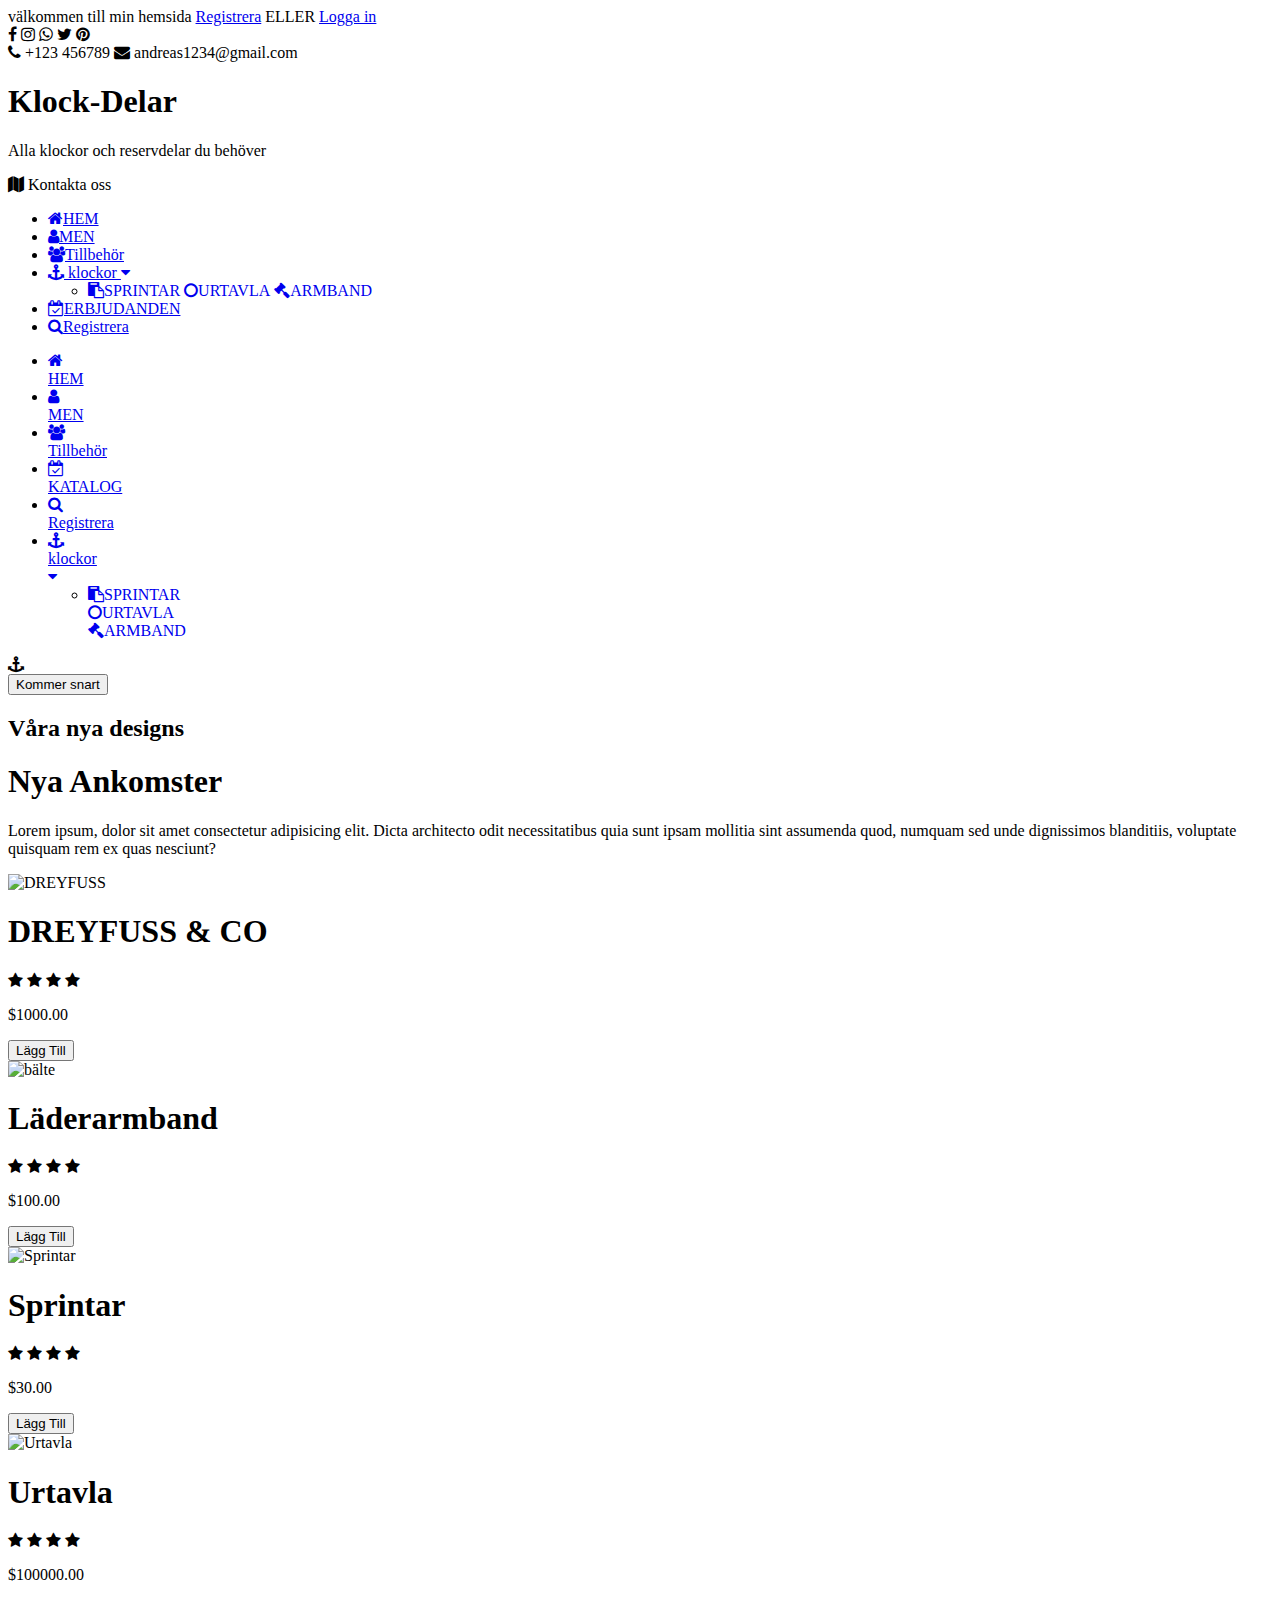
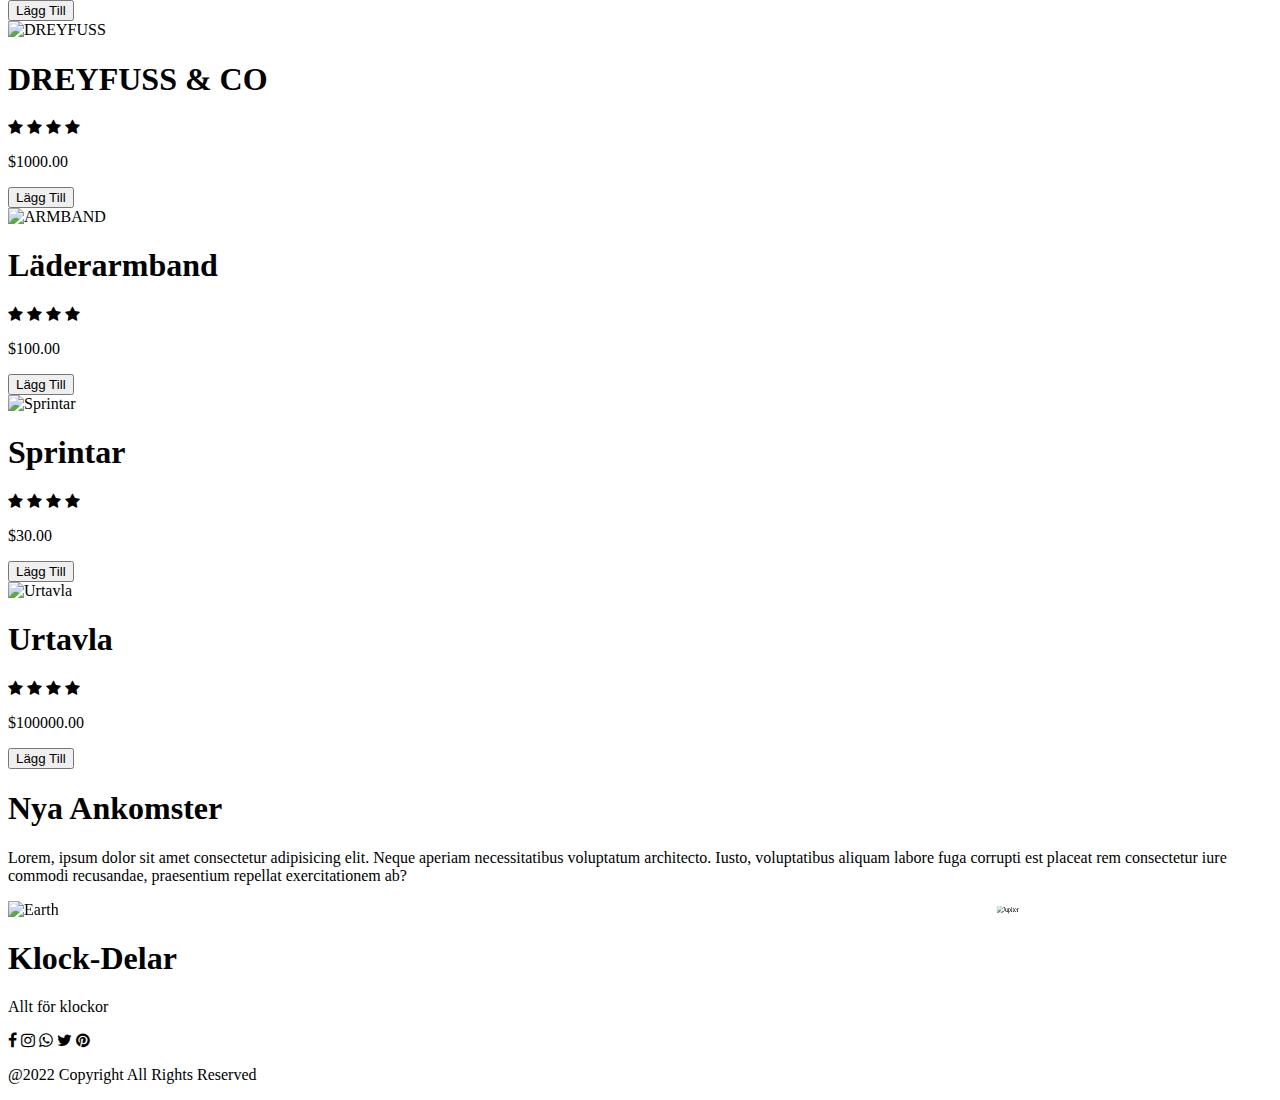
==== commit 480a3703: "Add files via upload" ====
--- a/index.html
+++ b/index.html
@@ -27,9 +27,10 @@
   href="https://unpkg.com/swiper@8/swiper-bundle.min.css"
 />
   </head>
+  <main>
   <body>
     <header>
-      <nav class="nav1">
+      <nav class="nav1">  
         <div class="left">
           <span>välkommen till min hemsida</span>
           <a href="#">Registrera</a> ELLER
@@ -132,7 +133,7 @@
       <div class="card-containter">
       <div class="card">
         <div>
-          <img src="new3.png" alt="">
+          <img src="./img/new3.png" alt="DREYFUSS">
         </div>
         <h1>DREYFUSS & CO</h1>
         <span>
@@ -160,7 +161,7 @@
       </div>
       <div class="card">
         <div>
-          <img src="blue_dial-oystersteel-40575_g_34.jpg" alt="">
+          <img src="./img/blue_dial-oystersteel-40575_g_34.jpg" alt="Sprintar">
         </div>
         <h1>Sprintar</h1>
         <span>
@@ -174,7 +175,7 @@
       </div>
       <div class="card">
         <div>
-          <img src="Pin-to-bracelet-SPREAD-BARS.jpeg" alt="">
+          <img src="./img/Pin-to-bracelet-SPREAD-BARS.jpeg" alt="Urtavla">
         </div>
         <h1>Urtavla</h1>
         <span>
@@ -190,7 +191,7 @@
     <div class="card-containter">
       <div class="card">
         <div>
-          <img src="new3.png" alt="">
+          <img src="./img/new3.png" alt="DREYFUSS">
         </div>
         <h1>DREYFUSS & CO</h1>
         <span>
@@ -204,7 +205,7 @@
       </div>
       <div class="card">
         <div>
-          <img src="5e4a7718727fa.jpeg" alt="">
+          <img src="./img/5e4a7718727fa.jpeg" alt="ARMBAND">
         </div>
         <h1>Läderarmband</h1>
         <span>
@@ -218,7 +219,7 @@
       </div>
       <div class="card">
         <div>
-          <img src="blue_dial-oystersteel-40575_g_34.jpg" alt="">
+          <img src="./img/blue_dial-oystersteel-40575_g_34.jpg" alt="Sprintar">
         </div>
         <h1>Sprintar</h1>
         <span>
@@ -232,7 +233,7 @@
       </div>
       <div class="card">
         <div>
-          <img src="Pin-to-bracelet-SPREAD-BARS.jpeg" alt="">
+          <img src="./img/Pin-to-bracelet-SPREAD-BARS.jpeg" alt="Urtavla">
         </div>
         <h1>Urtavla</h1>
         <span>
@@ -258,16 +259,16 @@
       <div class="swiper mySwiper">
         <div class="swiper-wrapper">
           <div class="swiper-slide">
-            <img src="single_card_variation_2_Earth_670x670.jpg" alt="">
+            <img src="./img/single_card_variation_2_Earth_670x670.jpg" alt="Earth">
           </div>
           <div class="swiper-slide">
-            <img src="single_card_variation_2_Jupiter_670x670.jpg" alt="">
+            <img src="./img/single_card_variation_2_Jupiter_670x670.jpg" alt="Jupiter">
           </div>
           <div class="swiper-slide">
-            <img src="single_card_variation_2_Mercury_670x670.jpg" alt="">
+            <img src="./img/single_card_variation_2_Mercury_670x670.jpg" alt="Mercury">
           </div>
           <div class="swiper-slide">
-            <img src="single_card_variation_2_Pluto_670x670.jpg" alt="">
+            <img src="./img/single_card_variation_2_Pluto_670x670.jpg" alt="Pluto">
           </div>
 
 
@@ -341,4 +342,5 @@
       }
     </script>
   </body>
+  </main>
 </html>
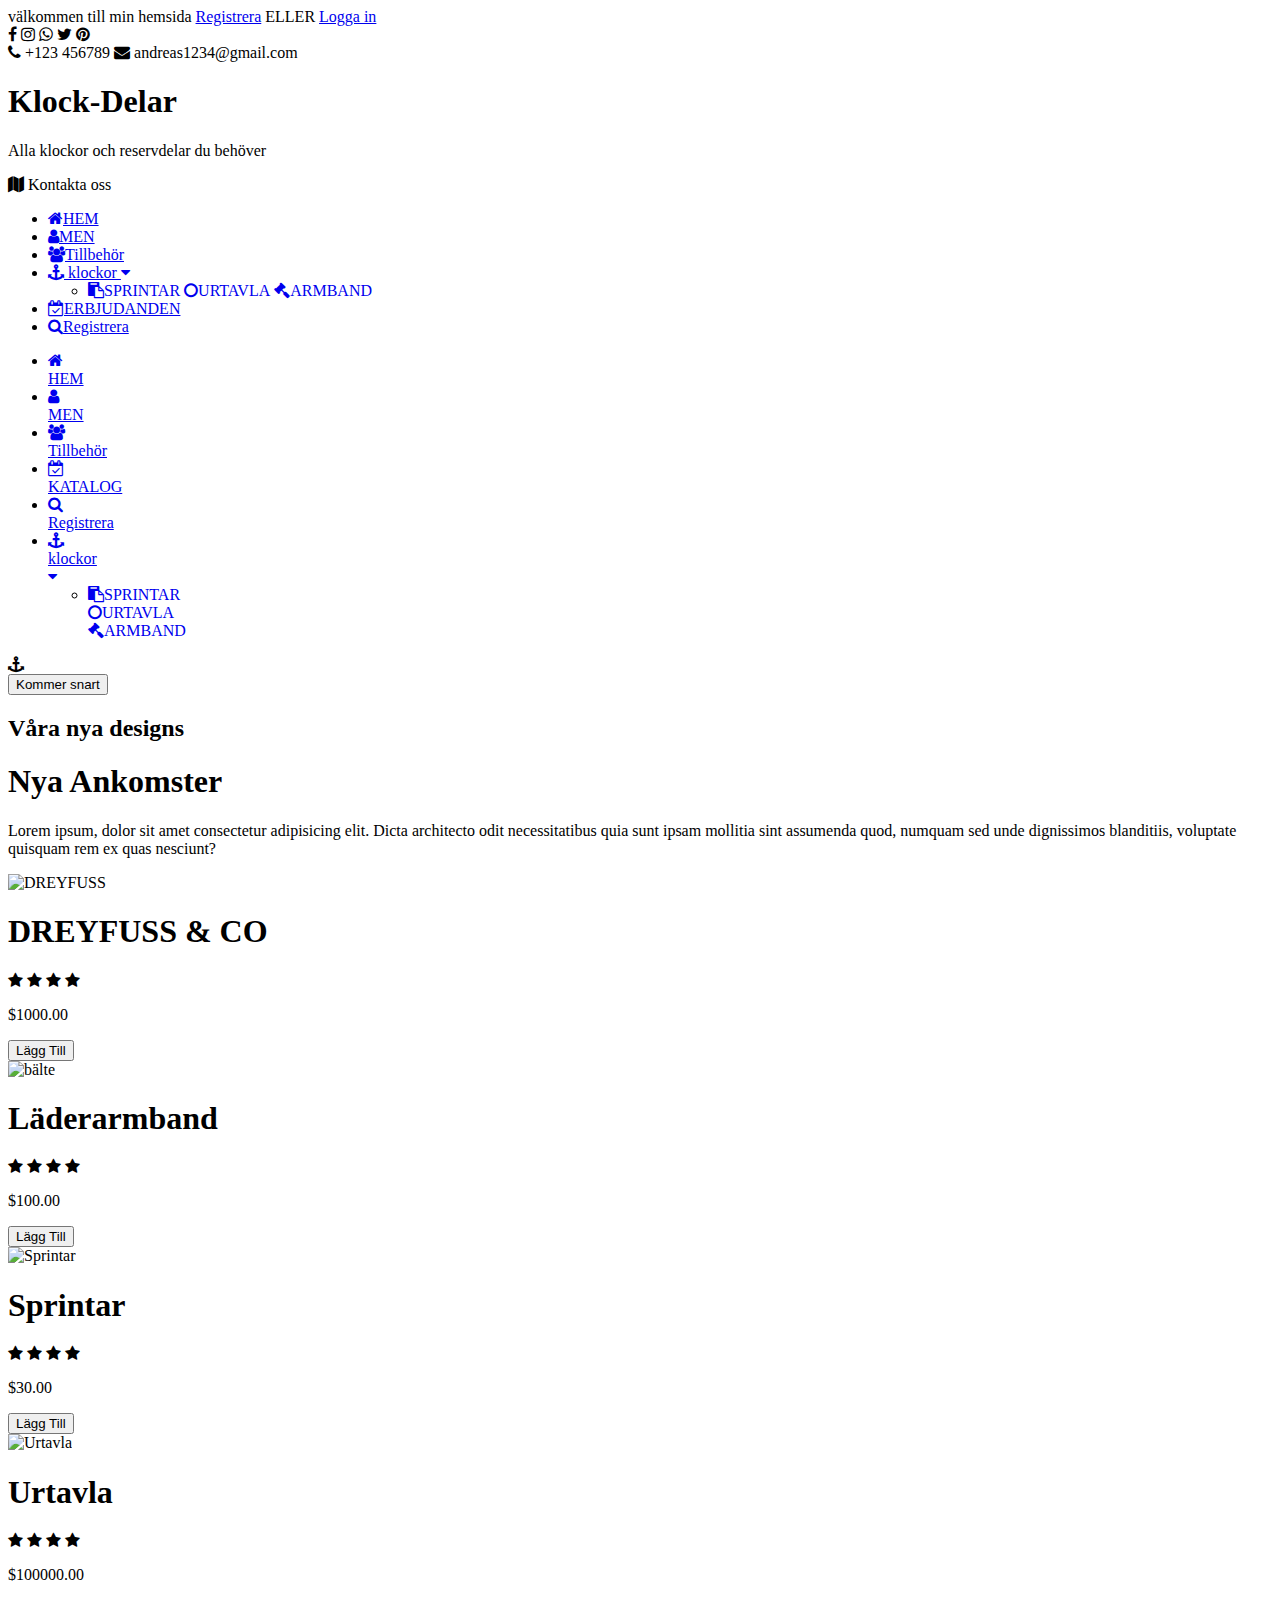
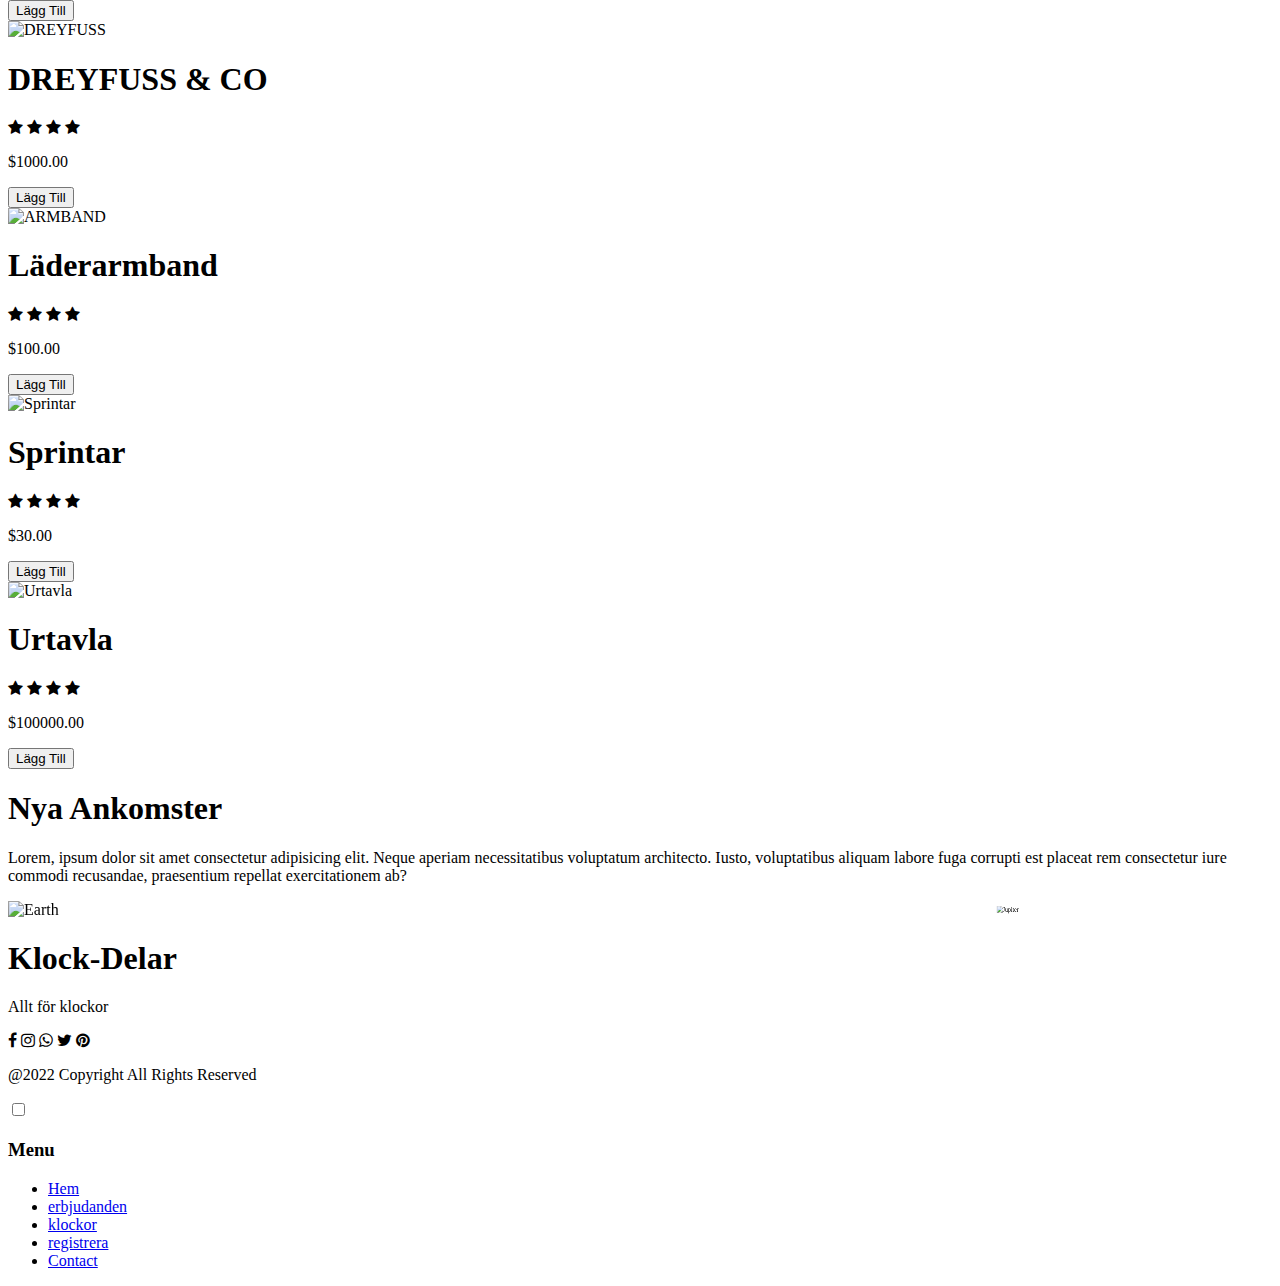
==== commit 87b752b8: "Add files via upload" ====
--- a/index.html
+++ b/index.html
@@ -304,43 +304,24 @@
    
    
     <script src="https://unpkg.com/swiper@8/swiper-bundle.min.js"></script>
-    <script>
-      var swiper = new Swiper(".mySwiper", {
-        effect: "coverflow",
-        grabCursor: true,
-        centeredSlides: true,
-        slidesPerView: "auto",
-        coverflowEffect: {
-          rotate: 50,
-          stretch: 0,
-          depth: 1200,
-          modifier: 1,
-          slideShadows: false,
-        },
-        loop:true,
-        autoplay:{
-          delay:2500,
-          disableOnInteraction: false,
-        },
-        pagination: {
-          el: ".swiper-pagination",
-        },
-      });
-    </script>
-
-    <script>
-      var sidenav= document.getElementById('sidenav');
-      var menubar= document.getElementById('menubar');
-      sidenav.style.width="0px"
-      menubar.onclick=function(){
-        if( sidenav.style.width=="0px"){
-          sidenav.style.width="250px";
-        }
-        else{
-          sidenav.style.width="0px";
-        }
-      }
-    </script>
+    <script src="index.js"> </script>
+
+    <input type="checkbox" id="hamburger-input" class="burger-shower" />
+<label id="hamburger-menu" for="hamburger-input">
+  <nav id="sidebar-menu">
+    <h3>Menu</h3>
+    <ul>
+      <li><a href="index.html">Hem</a></li>
+      <li><a href="erbjudanden.html">erbjudanden</a></li>
+      <li><a href="klockor.html">klockor</a></li>
+      <li><a href="registrera.html">registrera</a></li>
+      <li><a href="#">Contact</a></li>
+    </ul>
+  </nav>
+</label>
+
+<div class="overlay"></div>
   </body>
   </main>
+
 </html>
